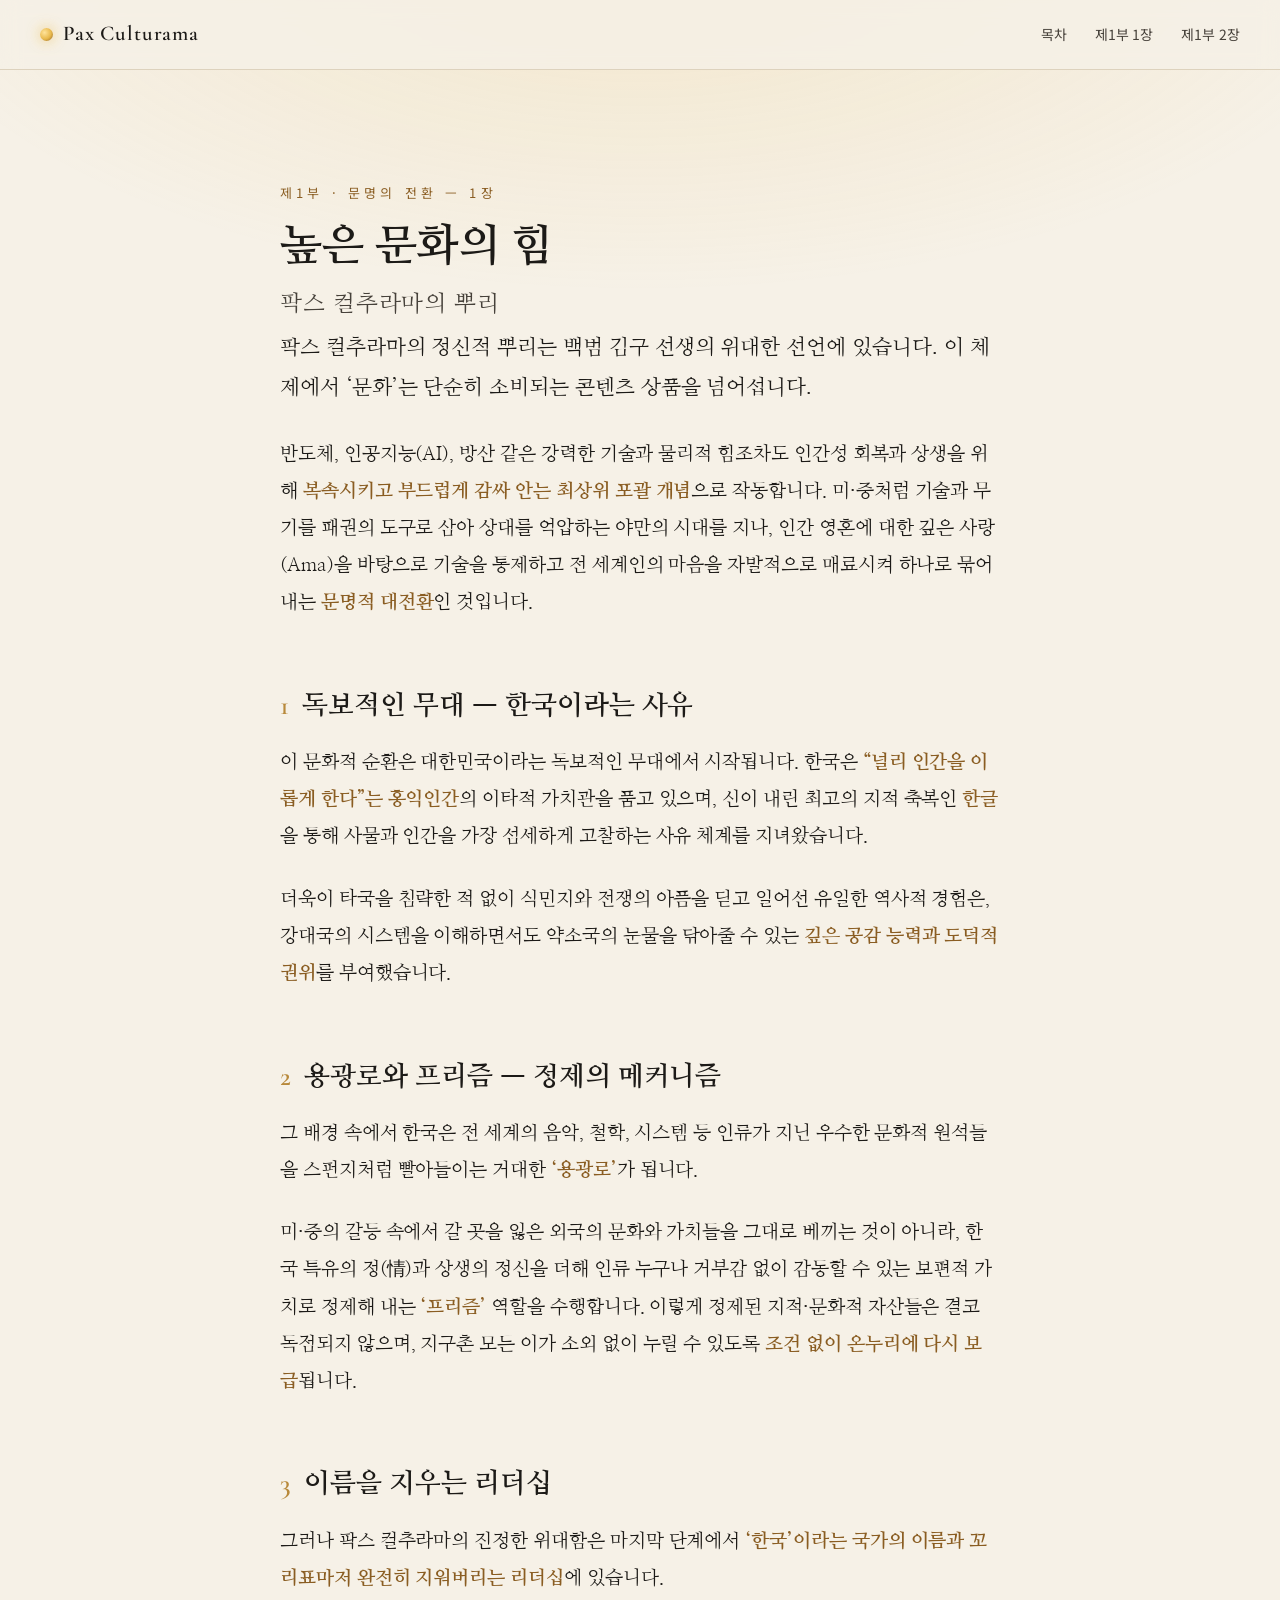
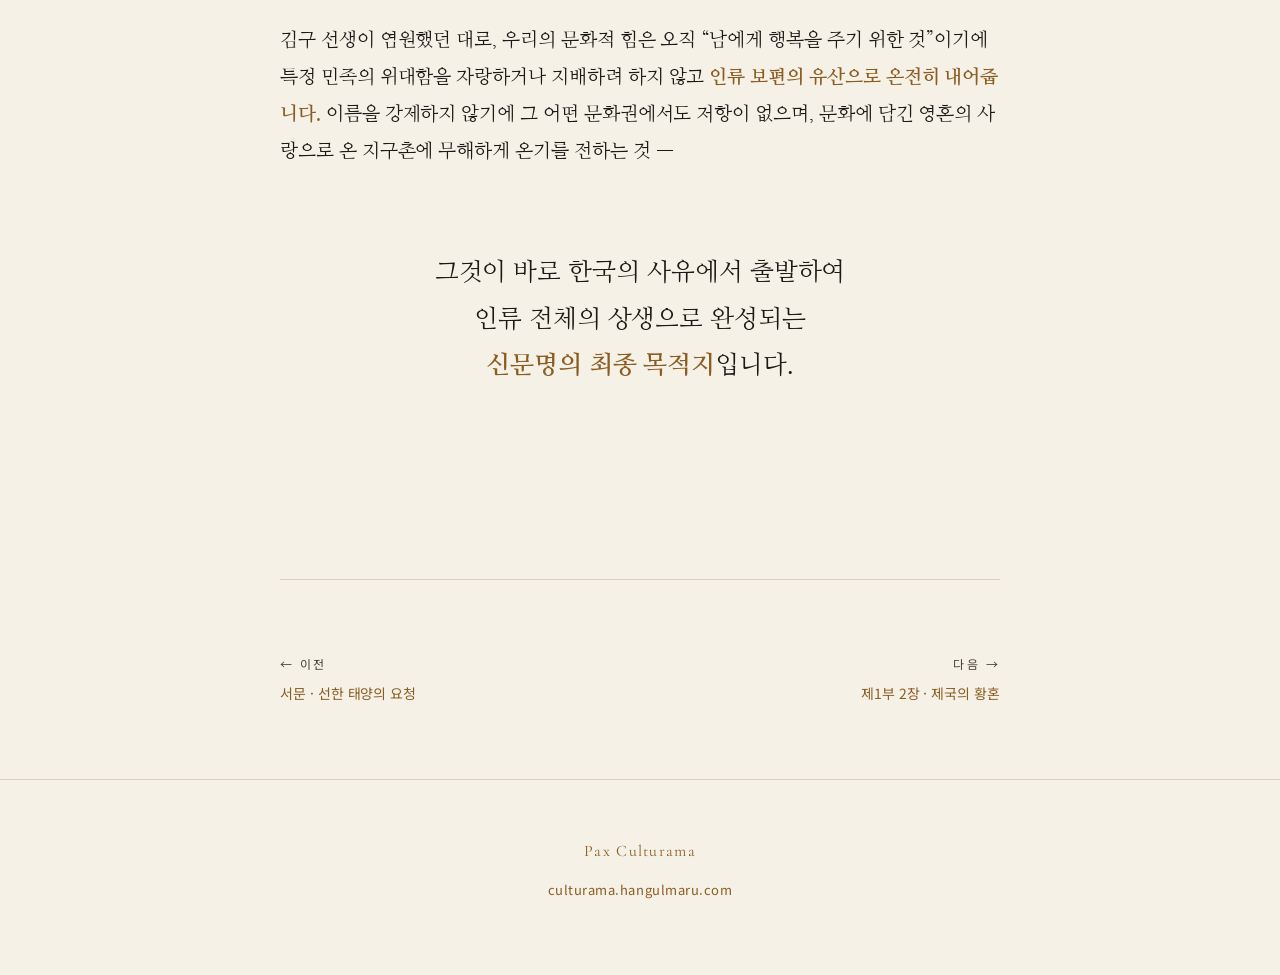
==== part1-ch1.html @ 92dc3cc9 "Pax Culturama site: 서문 + 제1부 1·2장 문화와 사랑의 평화 — 정적 사이트 초판 - 서문: 선한 태양의 요청 - 제1부 1장: 높은 문화의 힘 - 제1부 2장" ====
<!DOCTYPE html>
<html lang="ko">
<head>
<meta charset="UTF-8">
<meta name="viewport" content="width=device-width, initial-scale=1.0">
<title>제1부 1장 · 높은 문화의 힘 — Pax Culturama</title>
<meta name="description" content="홍익인간과 한글, 용광로와 프리즘, 그리고 이름마저 지우는 리더십. 한국의 사유에서 출발하여 인류 전체의 상생으로 완성되는 신문명의 설계.">
<meta property="og:title" content="제1부 1장 · 높은 문화의 힘">
<meta property="og:description" content="한국의 사유에서 출발하여 인류 전체의 상생으로 완성되는 신문명의 설계.">
<meta property="og:type" content="article">
<link rel="icon" href="favicon.svg" type="image/svg+xml">
<link rel="preconnect" href="https://fonts.googleapis.com">
<link rel="preconnect" href="https://fonts.gstatic.com" crossorigin>
<link href="https://fonts.googleapis.com/css2?family=Cormorant+Garamond:wght@500;600;700&family=Nanum+Myeongjo:wght@400;700;800&family=Noto+Sans+KR:wght@400;500&display=swap" rel="stylesheet">
<link rel="stylesheet" href="assets/style.css">
</head>
<body>
<div class="wrap">

  <header class="topbar">
    <a class="brand" href="index.html"><span class="dot"></span>Pax&nbsp;Culturama</a>
    <nav>
      <a href="index.html#toc">목차</a>
      <a href="part1-ch1.html">제1부 1장</a>
      <a href="part1-ch2.html">제1부 2장</a>
    </nav>
  </header>

  <main>
    <section class="chapter reveal">
      <div class="col">
        <div class="kicker">제1부 · 문명의 전환 — 1장</div>
        <h2 class="chapter-title">높은 문화의 힘
          <span class="sub">팍스 컬추라마의 뿌리</span>
        </h2>

        <p class="lead">팍스 컬추라마의 정신적 뿌리는 백범 김구 선생의 위대한 선언에 있습니다. 이 체제에서 ‘문화’는 단순히 소비되는 콘텐츠 상품을 넘어섭니다.</p>

        <p>반도체, 인공지능(AI), 방산 같은 강력한 기술과 물리적 힘조차도 인간성 회복과 상생을 위해 <strong>복속시키고 부드럽게 감싸 안는 최상위 포괄 개념</strong>으로 작동합니다. 미·중처럼 기술과 무기를 패권의 도구로 삼아 상대를 억압하는 야만의 시대를 지나, 인간 영혼에 대한 깊은 사랑(Ama)을 바탕으로 기술을 통제하고 전 세계인의 마음을 자발적으로 매료시켜 하나로 묶어내는 <strong>문명적 대전환</strong>인 것입니다.</p>

        <h3><span class="num">1</span>독보적인 무대 — 한국이라는 사유</h3>
        <p>이 문화적 순환은 대한민국이라는 독보적인 무대에서 시작됩니다. 한국은 <strong>“널리 인간을 이롭게 한다”는 홍익인간</strong>의 이타적 가치관을 품고 있으며, 신이 내린 최고의 지적 축복인 <strong>한글</strong>을 통해 사물과 인간을 가장 섬세하게 고찰하는 사유 체계를 지녀왔습니다.</p>
        <p>더욱이 타국을 침략한 적 없이 식민지와 전쟁의 아픔을 딛고 일어선 유일한 역사적 경험은, 강대국의 시스템을 이해하면서도 약소국의 눈물을 닦아줄 수 있는 <strong>깊은 공감 능력과 도덕적 권위</strong>를 부여했습니다.</p>

        <h3><span class="num">2</span>용광로와 프리즘 — 정제의 메커니즘</h3>
        <p>그 배경 속에서 한국은 전 세계의 음악, 철학, 시스템 등 인류가 지닌 우수한 문화적 원석들을 스펀지처럼 빨아들이는 거대한 <strong>‘용광로’</strong>가 됩니다.</p>
        <p>미·중의 갈등 속에서 갈 곳을 잃은 외국의 문화와 가치들을 그대로 베끼는 것이 아니라, 한국 특유의 정(情)과 상생의 정신을 더해 인류 누구나 거부감 없이 감동할 수 있는 보편적 가치로 정제해 내는 <strong>‘프리즘’</strong> 역할을 수행합니다. 이렇게 정제된 지적·문화적 자산들은 결코 독점되지 않으며, 지구촌 모든 이가 소외 없이 누릴 수 있도록 <strong>조건 없이 온누리에 다시 보급</strong>됩니다.</p>

        <h3><span class="num">3</span>이름을 지우는 리더십</h3>
        <p>그러나 팍스 컬추라마의 진정한 위대함은 마지막 단계에서 <strong>‘한국’이라는 국가의 이름과 꼬리표마저 완전히 지워버리는 리더십</strong>에 있습니다.</p>
        <p>김구 선생이 염원했던 대로, 우리의 문화적 힘은 오직 “남에게 행복을 주기 위한 것”이기에 특정 민족의 위대함을 자랑하거나 지배하려 하지 않고 <strong>인류 보편의 유산으로 온전히 내어줍니다.</strong> 이름을 강제하지 않기에 그 어떤 문화권에서도 저항이 없으며, 문화에 담긴 영혼의 사랑으로 온 지구촌에 무해하게 온기를 전하는 것 —</p>

        <blockquote class="declaration">
          그것이 바로 한국의 사유에서 출발하여<br>
          인류 전체의 상생으로 완성되는<br>
          <strong>신문명의 최종 목적지</strong>입니다.
        </blockquote>
      </div>
    </section>

    <nav class="chap-nav">
      <a class="prev" href="index.html"><span class="dir">← 이전</span>서문 · 선한 태양의 요청</a>
      <a class="next" href="part1-ch2.html"><span class="dir">다음 →</span>제1부 2장 · 제국의 황혼</a>
    </nav>
  </main>

  <footer>
    <div class="mark">Pax Culturama</div>
    <p style="margin:.8em 0 0;"><a href="https://culturama.hangulmaru.com">culturama.hangulmaru.com</a></p>
  </footer>

</div>
<script src="assets/reveal.js"></script>
</body>
</html>
---- assets/style.css ----
/* ============================================================
   Pax Culturama — 문화와 사랑의 평화
   Shared stylesheet
   Design language: parchment ground · deep ink · sunrise gold
   "선한 태양" — a benevolent, luminous, dignified manifesto
   ============================================================ */

:root {
  --ink:        #1c1a17;   /* deep ink text            */
  --ink-soft:   #46413a;   /* secondary text           */
  --paper:      #f6f1e7;   /* parchment ground         */
  --paper-2:    #efe8da;   /* raised parchment         */
  --line:       #ddd2bd;   /* hairline                 */
  --gold:       #b8893b;   /* sunrise gold accent      */
  --gold-deep:  #8a5d22;   /* deep gold                */
  --sun:        #e8b84b;   /* the benevolent sun       */
  --crimson:    #8c2f2a;   /* the incumbent order      */
  --serif-ko: "Nanum Myeongjo", "Noto Serif KR", serif;
  --sans-ko:  "Pretendard", "Noto Sans KR", system-ui, sans-serif;
  --serif-la: "Cormorant Garamond", Georgia, serif;
  --maxw: 720px;
}

* { box-sizing: border-box; }

html { scroll-behavior: smooth; }

body {
  margin: 0;
  background: var(--paper);
  color: var(--ink);
  font-family: var(--serif-ko);
  font-size: 19px;
  line-height: 1.95;
  letter-spacing: -0.003em;
  -webkit-font-smoothing: antialiased;
  text-rendering: optimizeLegibility;
}

/* subtle paper grain via layered radial light (the sun, top) */
body::before {
  content: "";
  position: fixed;
  inset: 0;
  pointer-events: none;
  background:
    radial-gradient(1100px 520px at 50% -8%, rgba(232,184,75,0.18), rgba(232,184,75,0) 70%);
  z-index: 0;
}

.wrap { position: relative; z-index: 1; }

/* ---------- top bar ---------- */
.topbar {
  position: sticky; top: 0; z-index: 50;
  display: flex; align-items: center; justify-content: space-between;
  padding: 14px clamp(18px, 5vw, 40px);
  background: rgba(246,241,231,0.82);
  backdrop-filter: blur(10px);
  border-bottom: 1px solid var(--line);
}
.topbar a { text-decoration: none; color: var(--ink); }
.brand {
  font-family: var(--serif-la);
  font-size: 21px; font-weight: 600; letter-spacing: 0.04em;
  display: flex; align-items: center; gap: 10px;
}
.brand .dot {
  width: 13px; height: 13px; border-radius: 50%;
  background: radial-gradient(circle at 35% 35%, #ffe39a, var(--sun) 55%, var(--gold-deep));
  box-shadow: 0 0 14px rgba(232,184,75,0.7);
}
.topbar nav { display: flex; gap: clamp(14px, 3vw, 28px); font-family: var(--sans-ko); font-size: 14px; }
.topbar nav a { color: var(--ink-soft); }
.topbar nav a:hover { color: var(--gold-deep); }

/* ---------- hero / cover ---------- */
.cover {
  min-height: 86vh;
  display: flex; flex-direction: column; align-items: center; justify-content: center;
  text-align: center;
  padding: 8vh clamp(20px, 6vw, 48px) 10vh;
}
.sun-emblem {
  width: 132px; height: 132px; border-radius: 50%;
  margin-bottom: 38px;
  background: radial-gradient(circle at 38% 34%, #fff2c8, var(--sun) 46%, var(--gold) 78%, var(--gold-deep));
  box-shadow: 0 0 0 1px rgba(138,93,34,0.25), 0 0 64px rgba(232,184,75,0.55), inset -8px -10px 26px rgba(138,93,34,0.35);
  position: relative;
}
.sun-emblem::after {
  /* faint ray ring */
  content: ""; position: absolute; inset: -26px; border-radius: 50%;
  background: conic-gradient(from 0deg, rgba(232,184,75,0.0) 0 6deg, rgba(232,184,75,0.16) 6deg 7deg, rgba(232,184,75,0) 7deg 18deg);
}
.cover h1 {
  font-family: var(--serif-la);
  font-weight: 600;
  font-size: clamp(48px, 11vw, 104px);
  line-height: 1.0;
  letter-spacing: 0.01em;
  margin: 0 0 10px;
  color: var(--ink);
}
.cover .ko-title {
  font-family: var(--serif-ko);
  font-size: clamp(18px, 4.5vw, 27px);
  letter-spacing: 0.22em;
  color: var(--gold-deep);
  margin-bottom: 30px;
}
.cover .tagline {
  max-width: 560px;
  font-size: clamp(17px, 3.4vw, 21px);
  color: var(--ink-soft);
  line-height: 1.85;
}
.cover .scroll-cue {
  margin-top: 56px; font-family: var(--sans-ko); font-size: 12.5px; letter-spacing: 0.3em;
  color: var(--gold-deep); text-transform: uppercase;
}

/* ---------- reading column ---------- */
main { padding: 0 clamp(20px, 6vw, 40px); }
.col { max-width: var(--maxw); margin: 0 auto; }

.kicker {
  font-family: var(--sans-ko);
  font-size: 13px; letter-spacing: 0.32em; text-transform: uppercase;
  color: var(--gold-deep); margin-bottom: 14px;
}

section.chapter { padding: clamp(56px, 11vw, 110px) 0; border-top: 1px solid var(--line); }
section.chapter:first-of-type { border-top: none; }

h2.chapter-title {
  font-family: var(--serif-ko); font-weight: 700;
  font-size: clamp(28px, 6.4vw, 44px); line-height: 1.3;
  margin: 0 0 8px; letter-spacing: -0.01em;
}
h2.chapter-title .sub { display:block; font-size: 0.52em; font-weight: 400; color: var(--ink-soft); letter-spacing: 0.04em; margin-top: 14px; }

h3 {
  font-family: var(--serif-ko); font-weight: 700;
  font-size: clamp(20px, 4.6vw, 27px); line-height: 1.45;
  margin: 2.4em 0 0.7em;
}
h3 .num {
  font-family: var(--serif-la); color: var(--gold); font-weight: 600;
  margin-right: 0.5em;
}

p { margin: 0 0 1.35em; }
.lead { font-size: 1.08em; color: var(--ink); }

strong, b { color: var(--gold-deep); font-weight: 700; }

ul.refined { list-style: none; padding: 0; margin: 1.4em 0; }
ul.refined > li {
  position: relative; padding: 0 0 0 1.6em; margin: 0 0 1.15em;
}
ul.refined > li::before {
  content: ""; position: absolute; left: 0; top: 0.78em;
  width: 8px; height: 8px; border-radius: 50%;
  background: radial-gradient(circle at 35% 35%, var(--sun), var(--gold-deep));
}
ul.refined > li b { color: var(--ink); }

/* pull quote / declaration */
blockquote {
  margin: 2.2em 0; padding: 1.4em 1.6em;
  border-left: 3px solid var(--gold);
  background: var(--paper-2);
  font-size: 1.04em; color: var(--ink);
  border-radius: 0 8px 8px 0;
}
blockquote.declaration {
  text-align: center; border: none; background: transparent;
  font-size: clamp(19px, 4.4vw, 25px); line-height: 1.85; color: var(--ink);
  padding: 1em 0;
}
blockquote.declaration cite { display:block; margin-top: 1em; font-style: normal; font-family: var(--sans-ko); font-size: 14px; letter-spacing: 0.1em; color: var(--gold-deep); }

.callout {
  margin: 2em 0; padding: 1.3em 1.5em 1.35em;
  border: 1px solid var(--line);
  border-top: 3px solid var(--gold);
  background: linear-gradient(180deg, rgba(232,184,75,0.07), rgba(232,184,75,0));
  border-radius: 10px;
}
.callout .label {
  font-family: var(--sans-ko); font-size: 12.5px; letter-spacing: 0.22em;
  text-transform: uppercase; color: var(--gold-deep); margin-bottom: 8px;
}
.callout p:last-child { margin-bottom: 0; }

/* two-giant comparison */
.giants { display: grid; grid-template-columns: 1fr 1fr; gap: 18px; margin: 2em 0; }
.giant { padding: 1.3em 1.4em; border: 1px solid var(--line); border-radius: 12px; background: var(--paper-2); }
.giant h4 { margin: 0 0 0.5em; font-family: var(--serif-ko); font-size: 1.1em; }
.giant .tag { font-family: var(--sans-ko); font-size: 12px; letter-spacing: 0.18em; color: var(--crimson); text-transform: uppercase; display:block; margin-bottom: 0.7em; }
.giant p { font-size: 0.96em; margin: 0; color: var(--ink-soft); }
@media (max-width: 620px) { .giants { grid-template-columns: 1fr; } }

/* TOC */
.toc { max-width: var(--maxw); margin: 0 auto; padding: clamp(40px,8vw,80px) 0; }
.toc a { display:flex; gap: 18px; align-items: baseline; text-decoration: none; color: var(--ink);
  padding: 20px 4px; border-bottom: 1px solid var(--line); transition: padding-left .2s ease; }
.toc a:hover { padding-left: 12px; color: var(--gold-deep); }
.toc .t-num { font-family: var(--serif-la); font-size: 1.3em; color: var(--gold); min-width: 3.4em; }
.toc .t-body .t-title { font-family: var(--serif-ko); font-weight: 700; font-size: 1.12em; }
.toc .t-body .t-desc { font-size: 0.92em; color: var(--ink-soft); margin-top: 4px; }

/* chapter footer nav */
.chap-nav { max-width: var(--maxw); margin: 0 auto; display:flex; justify-content: space-between; gap: 14px;
  padding: clamp(40px,8vw,72px) 0; border-top: 1px solid var(--line); font-family: var(--sans-ko); font-size: 14px; }
.chap-nav a { text-decoration: none; color: var(--gold-deep); display:flex; flex-direction: column; gap: 4px; max-width: 46%; }
.chap-nav a .dir { font-size: 12px; letter-spacing: 0.2em; text-transform: uppercase; color: var(--ink-soft); }
.chap-nav a.next { text-align: right; align-items: flex-end; }
.chap-nav a:hover { color: var(--ink); }

/* footer */
footer { text-align: center; padding: 56px 20px 72px; color: var(--ink-soft);
  font-family: var(--sans-ko); font-size: 13px; letter-spacing: 0.04em; border-top: 1px solid var(--line); }
footer .mark { font-family: var(--serif-la); font-size: 16px; color: var(--gold-deep); letter-spacing: 0.08em; }
footer a { color: var(--gold-deep); text-decoration: none; }

/* reveal on scroll */
.reveal { opacity: 0; transform: translateY(18px); transition: opacity .7s ease, transform .7s ease; }
.reveal.in { opacity: 1; transform: none; }
@media (prefers-reduced-motion: reduce) { .reveal { opacity:1; transform:none; transition:none; } html{scroll-behavior:auto;} }
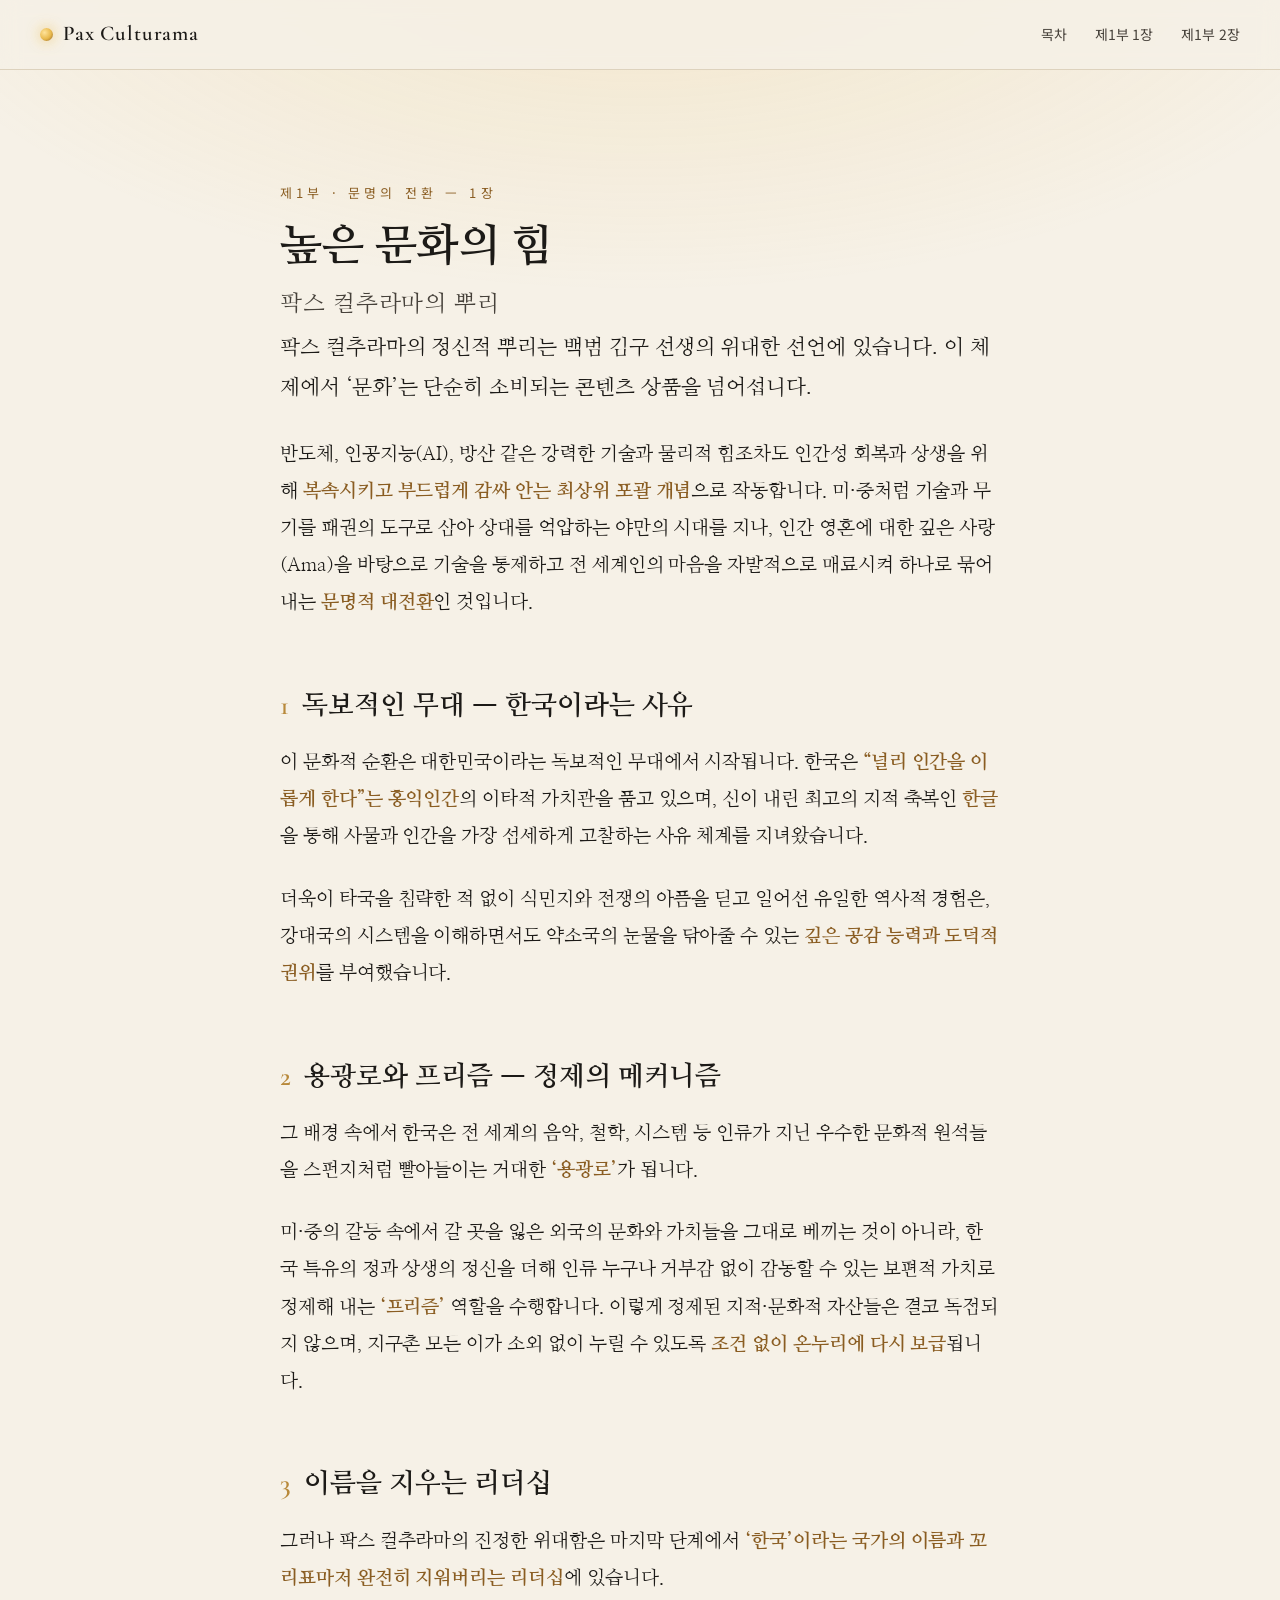
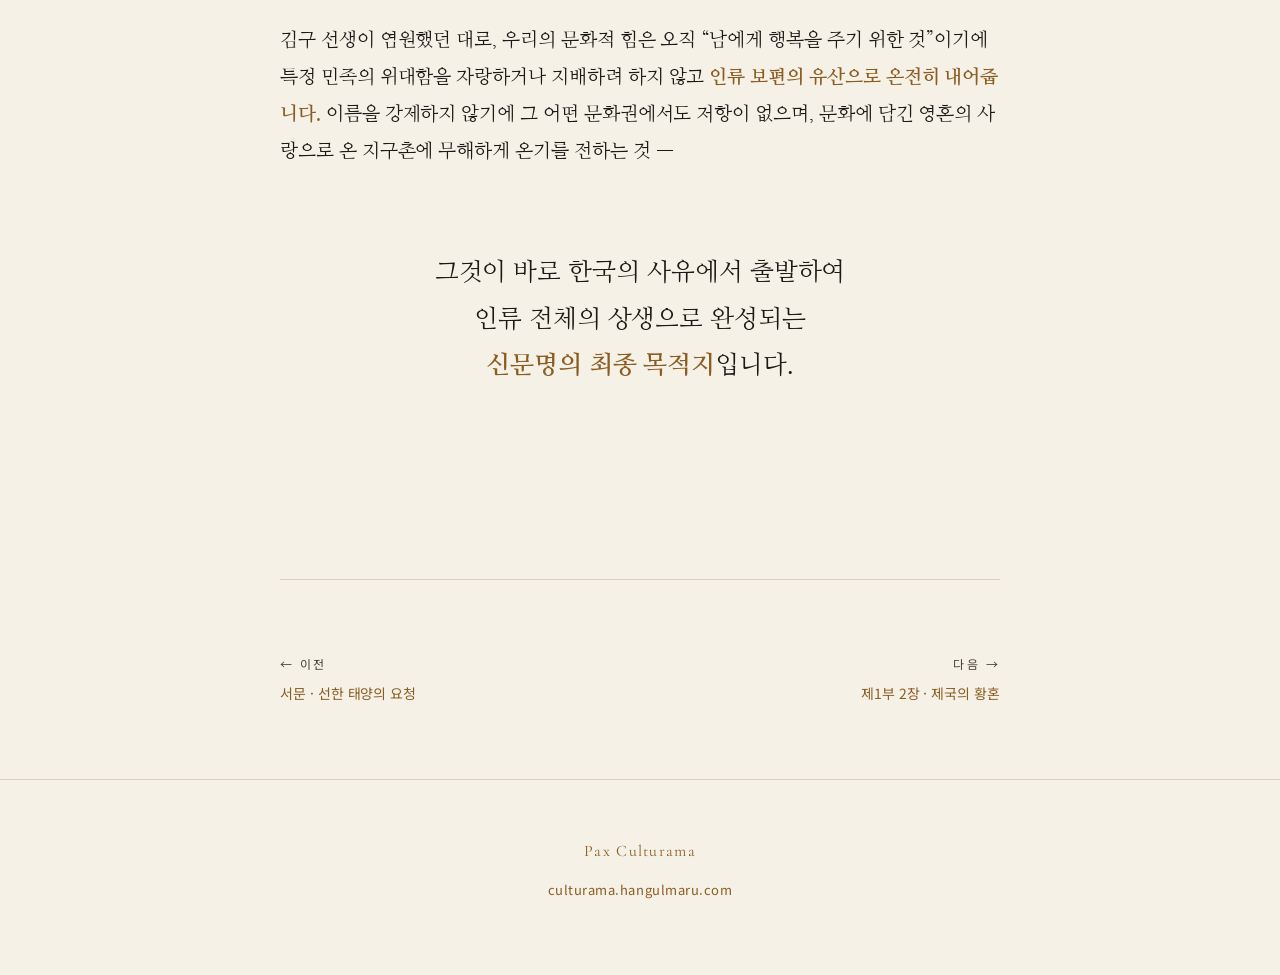
==== commit 16a5f2b4: "한자 제거: 한글 전용 표기로 통일 - index 목차 제목, 1장 '정' 표기에서 한자 괄호 주석 삭제  Co-Authored-By: Claude Opus 4.8 <noreply" ====
--- a/part1-ch1.html
+++ b/part1-ch1.html
@@ -44,7 +44,7 @@
 
         <h3><span class="num">2</span>용광로와 프리즘 — 정제의 메커니즘</h3>
         <p>그 배경 속에서 한국은 전 세계의 음악, 철학, 시스템 등 인류가 지닌 우수한 문화적 원석들을 스펀지처럼 빨아들이는 거대한 <strong>‘용광로’</strong>가 됩니다.</p>
-        <p>미·중의 갈등 속에서 갈 곳을 잃은 외국의 문화와 가치들을 그대로 베끼는 것이 아니라, 한국 특유의 정(情)과 상생의 정신을 더해 인류 누구나 거부감 없이 감동할 수 있는 보편적 가치로 정제해 내는 <strong>‘프리즘’</strong> 역할을 수행합니다. 이렇게 정제된 지적·문화적 자산들은 결코 독점되지 않으며, 지구촌 모든 이가 소외 없이 누릴 수 있도록 <strong>조건 없이 온누리에 다시 보급</strong>됩니다.</p>
+        <p>미·중의 갈등 속에서 갈 곳을 잃은 외국의 문화와 가치들을 그대로 베끼는 것이 아니라, 한국 특유의 정과 상생의 정신을 더해 인류 누구나 거부감 없이 감동할 수 있는 보편적 가치로 정제해 내는 <strong>‘프리즘’</strong> 역할을 수행합니다. 이렇게 정제된 지적·문화적 자산들은 결코 독점되지 않으며, 지구촌 모든 이가 소외 없이 누릴 수 있도록 <strong>조건 없이 온누리에 다시 보급</strong>됩니다.</p>
 
         <h3><span class="num">3</span>이름을 지우는 리더십</h3>
         <p>그러나 팍스 컬추라마의 진정한 위대함은 마지막 단계에서 <strong>‘한국’이라는 국가의 이름과 꼬리표마저 완전히 지워버리는 리더십</strong>에 있습니다.</p>
